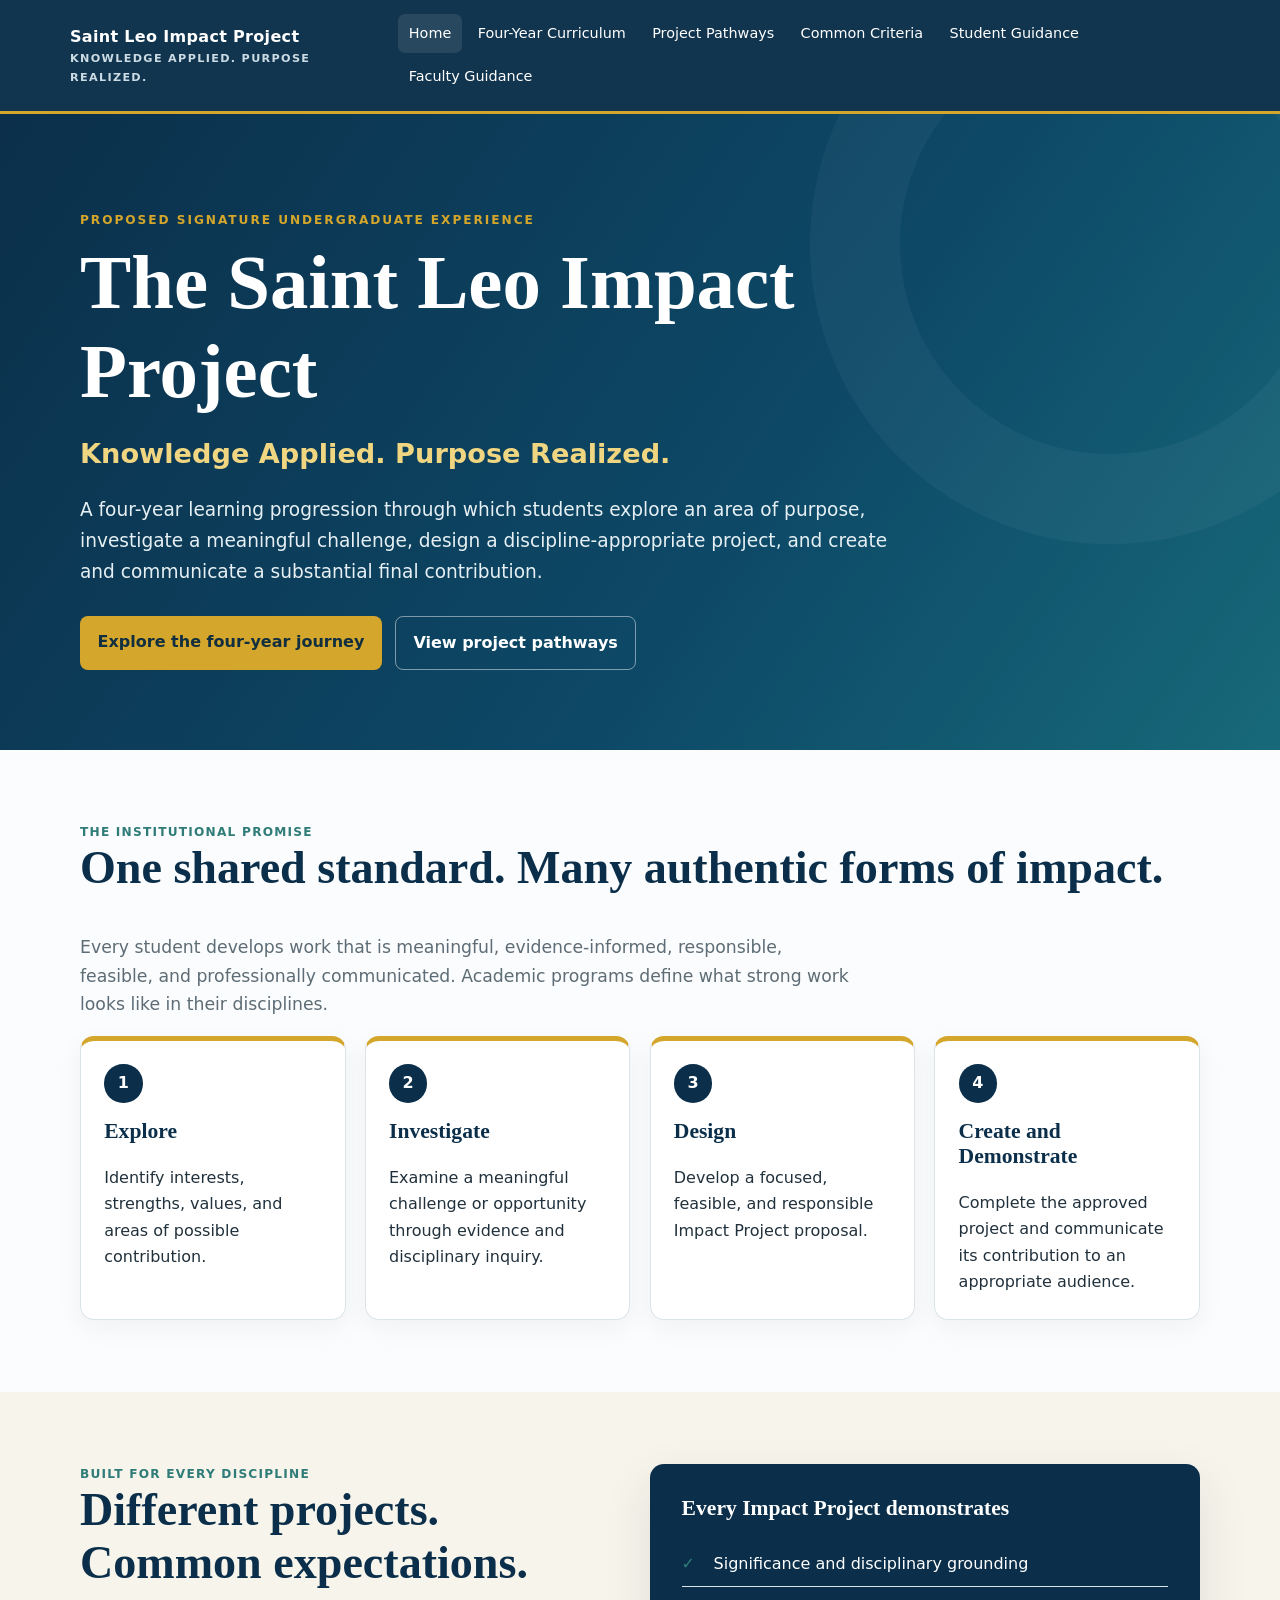
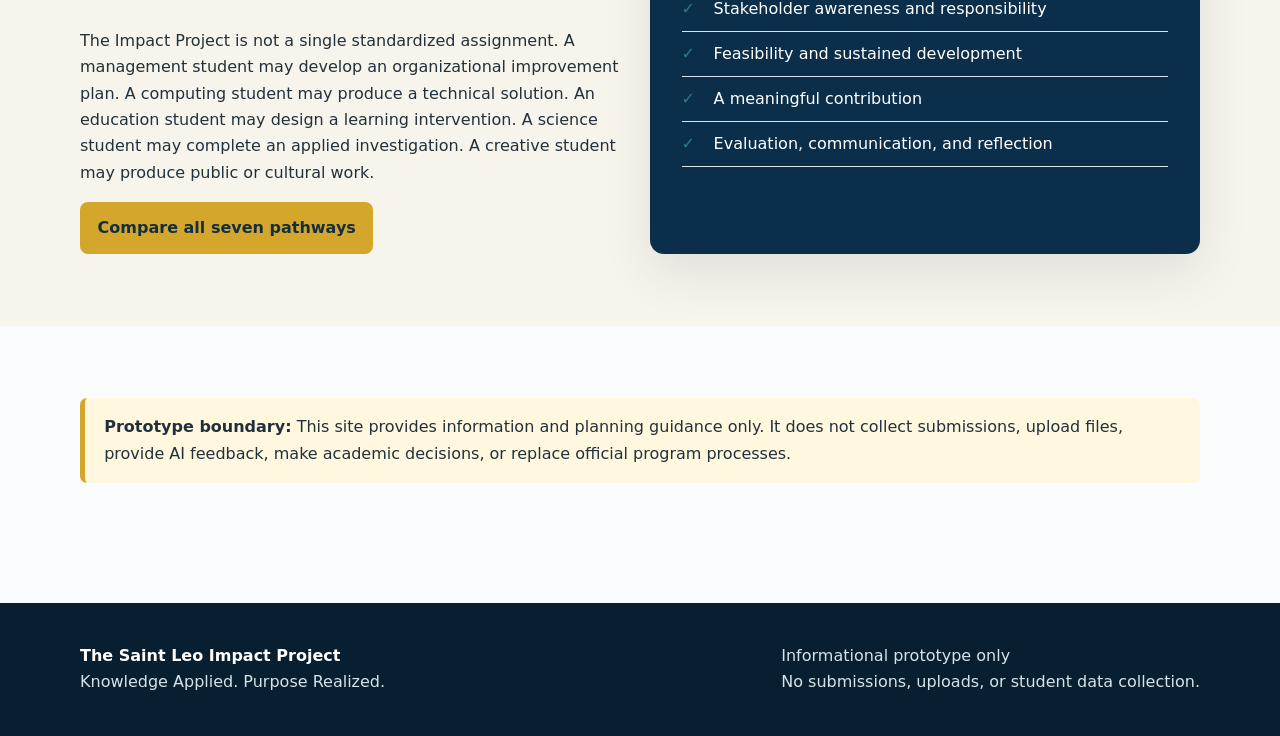
==== index.html @ 92dbb91e "Add files via upload" ====
<!doctype html><html lang="en"><head><meta charset="utf-8"><meta name="viewport" content="width=device-width,initial-scale=1"><meta name="description" content="Overview of the Saint Leo Impact Project four-year undergraduate experience."><title>Home | Saint Leo Impact Project</title><link rel="stylesheet" href="assets/styles.css"></head><body><a class="skip" href="#main">Skip to content</a><header class="site-header"><div class="nav-wrap"><a class="brand" href="index.html">Saint Leo Impact Project<small>Knowledge Applied. Purpose Realized.</small></a><button class="nav-toggle" aria-expanded="false" aria-label="Open navigation">Menu</button><nav class="nav" aria-label="Primary"><a href="index.html" aria-current="page">Home</a><a href="curriculum.html">Four-Year Curriculum</a><a href="pathways.html">Project Pathways</a><a href="criteria.html">Common Criteria</a><a href="students.html">Student Guidance</a><a href="faculty.html">Faculty Guidance</a></nav></div></header><main id="main"><section class="hero"><div class="hero-inner"><div class="eyebrow">Proposed Signature Undergraduate Experience</div><h1>The Saint Leo Impact Project</h1><div class="tagline">Knowledge Applied. Purpose Realized.</div><p class="lead">A four-year learning progression through which students explore an area of purpose, investigate a meaningful challenge, design a discipline-appropriate project, and create and communicate a substantial final contribution.</p><div class="actions"><a class="btn" href="curriculum.html">Explore the four-year journey</a><a class="btn secondary" href="pathways.html">View project pathways</a></div></div></section>
<section class="section"><div class="container"><div class="kicker">The institutional promise</div><h2>One shared standard. Many authentic forms of impact.</h2><p class="section-intro">Every student develops work that is meaningful, evidence-informed, responsible, feasible, and professionally communicated. Academic programs define what strong work looks like in their disciplines.</p><div class="grid grid-4"><article class="card gold"><div class="number">1</div><h3>Explore</h3><p>Identify interests, strengths, values, and areas of possible contribution.</p></article><article class="card gold"><div class="number">2</div><h3>Investigate</h3><p>Examine a meaningful challenge or opportunity through evidence and disciplinary inquiry.</p></article><article class="card gold"><div class="number">3</div><h3>Design</h3><p>Develop a focused, feasible, and responsible Impact Project proposal.</p></article><article class="card gold"><div class="number">4</div><h3>Create and Demonstrate</h3><p>Complete the approved project and communicate its contribution to an appropriate audience.</p></article></div></div></section>
<section class="section alt"><div class="container grid grid-2"><div><div class="kicker">Built for every discipline</div><h2>Different projects. Common expectations.</h2><p>The Impact Project is not a single standardized assignment. A management student may develop an organizational improvement plan. A computing student may produce a technical solution. An education student may design a learning intervention. A science student may complete an applied investigation. A creative student may produce public or cultural work.</p><a class="btn" href="pathways.html">Compare all seven pathways</a></div><div class="callout"><h3>Every Impact Project demonstrates</h3><ul class="checklist"><li>Significance and disciplinary grounding</li><li>Stakeholder awareness and responsibility</li><li>Feasibility and sustained development</li><li>A meaningful contribution</li><li>Evaluation, communication, and reflection</li></ul></div></div></section>
<section class="section"><div class="container"><div class="notice"><strong>Prototype boundary:</strong> This site provides information and planning guidance only. It does not collect submissions, upload files, provide AI feedback, make academic decisions, or replace official program processes.</div></div></section></main><footer class="footer"><div class="footer-inner"><div><strong>The Saint Leo Impact Project</strong><br>Knowledge Applied. Purpose Realized.</div><div>Informational prototype only<br>No submissions, uploads, or student data collection.</div></div></footer><script src="assets/site.js"></script></body></html>
---- assets/styles.css ----
:root{--navy:#0b2f4a;--navy2:#124d69;--gold:#d4a62b;--cream:#f7f4eb;--ink:#21313c;--muted:#5d6c75;--line:#dbe4e8;--teal:#2f7c78;--white:#fff;--shadow:0 18px 50px rgba(8,42,65,.10)}
*{box-sizing:border-box}html{scroll-behavior:smooth}body{margin:0;font-family:Inter,ui-sans-serif,system-ui,-apple-system,"Segoe UI",sans-serif;color:var(--ink);background:#fbfcfd;line-height:1.65}a{color:inherit}.skip{position:absolute;left:-999px;top:8px;background:#fff;padding:.7rem 1rem;z-index:99}.skip:focus{left:8px}.site-header{position:sticky;top:0;z-index:20;background:rgba(11,47,74,.97);color:#fff;border-bottom:3px solid var(--gold)}.nav-wrap{max-width:1180px;margin:auto;padding:.85rem 1.25rem;display:flex;align-items:center;justify-content:space-between;gap:1rem}.brand{text-decoration:none;font-weight:800;letter-spacing:.02em}.brand small{display:block;color:#cbdce4;font-size:.7rem;font-weight:600;text-transform:uppercase;letter-spacing:.12em}.nav-toggle{display:none;background:none;color:white;border:1px solid #ffffff55;border-radius:8px;padding:.5rem .7rem}.nav{display:flex;gap:.25rem;flex-wrap:wrap}.nav a{text-decoration:none;padding:.5rem .7rem;border-radius:7px;font-size:.9rem}.nav a:hover,.nav a[aria-current=page]{background:#ffffff18;color:#fff}.hero{background:linear-gradient(125deg,var(--navy) 0%,#0d4967 60%,#176979 100%);color:white;padding:6rem 1.25rem 5rem;position:relative;overflow:hidden}.hero:after{content:"";position:absolute;width:420px;height:420px;border:90px solid rgba(255,255,255,.04);border-radius:50%;right:-130px;top:-170px}.hero-inner,.container{max-width:1120px;margin:auto}.eyebrow{text-transform:uppercase;letter-spacing:.16em;font-size:.76rem;font-weight:800;color:var(--gold)}h1,h2,h3{font-family:Georgia,"Times New Roman",serif;line-height:1.15;margin-top:0}h1{font-size:clamp(2.75rem,6vw,5rem);max-width:850px;margin:.6rem 0 1rem}h2{font-size:clamp(2rem,3.6vw,3rem);color:var(--navy)}h3{font-size:1.35rem;color:var(--navy)}.tagline{font-size:clamp(1.2rem,2.5vw,1.7rem);color:#f1d681;font-weight:700}.lead{max-width:830px;font-size:1.16rem;color:#e6f0f4}.actions{display:flex;gap:.8rem;flex-wrap:wrap;margin-top:1.8rem}.btn{display:inline-block;padding:.8rem 1.1rem;border-radius:8px;text-decoration:none;font-weight:800;background:var(--gold);color:#122f40}.btn.secondary{background:transparent;color:white;border:1px solid #ffffff77}.section{padding:4.5rem 1.25rem}.section.alt{background:var(--cream)}.section-intro{max-width:780px;color:var(--muted);font-size:1.08rem}.grid{display:grid;gap:1.2rem}.grid-4{grid-template-columns:repeat(4,1fr)}.grid-3{grid-template-columns:repeat(3,1fr)}.grid-2{grid-template-columns:repeat(2,1fr)}.card{background:white;border:1px solid var(--line);border-radius:14px;padding:1.45rem;box-shadow:0 8px 26px rgba(8,42,65,.05)}.card .number{width:2.4rem;height:2.4rem;border-radius:50%;background:var(--navy);color:white;display:grid;place-items:center;font-weight:900;margin-bottom:1rem}.card.gold{border-top:5px solid var(--gold)}.card.teal{border-top:5px solid var(--teal)}.card p:last-child{margin-bottom:0}.pill{display:inline-block;padding:.25rem .6rem;border-radius:999px;background:#e8f2f3;color:#235d5a;font-weight:800;font-size:.75rem;text-transform:uppercase;letter-spacing:.07em}.callout{background:var(--navy);color:white;border-radius:14px;padding:2rem;box-shadow:var(--shadow)}.callout h2,.callout h3{color:white}.callout p{color:#dbeaf0}.quote{font-family:Georgia,serif;font-size:1.4rem;border-left:5px solid var(--gold);padding-left:1.2rem;margin:2rem 0}.table-wrap{overflow-x:auto;border:1px solid var(--line);border-radius:12px;background:#fff}table{border-collapse:collapse;width:100%;min-width:760px}th,td{text-align:left;padding:1rem;vertical-align:top;border-bottom:1px solid var(--line)}th{background:var(--navy);color:#fff;font-size:.86rem;text-transform:uppercase;letter-spacing:.05em}tr:last-child td{border-bottom:0}.checklist{list-style:none;padding:0}.checklist li{position:relative;padding:.55rem 0 .55rem 2rem;border-bottom:1px solid var(--line)}.checklist li:before{content:"✓";position:absolute;left:0;color:var(--teal);font-weight:900}.steps{counter-reset:step;list-style:none;padding:0}.steps li{counter-increment:step;padding:1rem 0 1rem 3.2rem;position:relative;border-bottom:1px solid var(--line)}.steps li:before{content:counter(step);position:absolute;left:0;top:1rem;width:2.1rem;height:2.1rem;border-radius:50%;display:grid;place-items:center;background:var(--gold);color:var(--navy);font-weight:900}.page-hero{background:linear-gradient(120deg,var(--navy),var(--navy2));color:#fff;padding:4rem 1.25rem}.page-hero h1{font-size:clamp(2.5rem,5vw,4rem)}.breadcrumbs{font-size:.85rem;color:#d3e2e8}.notice{padding:1rem 1.2rem;background:#fff8df;border-left:5px solid var(--gold);border-radius:7px}.footer{background:#071f31;color:#d6e3e9;padding:2.5rem 1.25rem;margin-top:3rem}.footer-inner{max-width:1120px;margin:auto;display:flex;justify-content:space-between;gap:2rem;flex-wrap:wrap}.footer strong{color:white}.kicker{font-weight:800;color:var(--teal);text-transform:uppercase;letter-spacing:.1em;font-size:.76rem}.project-list{padding-left:1.1rem}.project-list li{margin:.35rem 0}.path-card{position:relative;overflow:hidden}.path-card:before{content:"";position:absolute;left:0;top:0;bottom:0;width:5px;background:var(--gold)}
@media(max-width:900px){.grid-4,.grid-3{grid-template-columns:repeat(2,1fr)}.nav-toggle{display:block}.nav{display:none;position:absolute;top:100%;left:0;right:0;background:var(--navy);padding:1rem;flex-direction:column}.nav.open{display:flex}}
@media(max-width:620px){.grid-4,.grid-3,.grid-2{grid-template-columns:1fr}.hero{padding-top:4rem}.section{padding:3rem 1rem}.nav-wrap{padding:.8rem 1rem}}
@media print{.site-header,.actions,.footer{display:none}.hero,.page-hero{background:#fff;color:#000;padding:1rem 0}.hero h1,.page-hero h1{color:#000}.tagline{color:#333}.card{box-shadow:none;break-inside:avoid}.section{padding:1rem 0}}
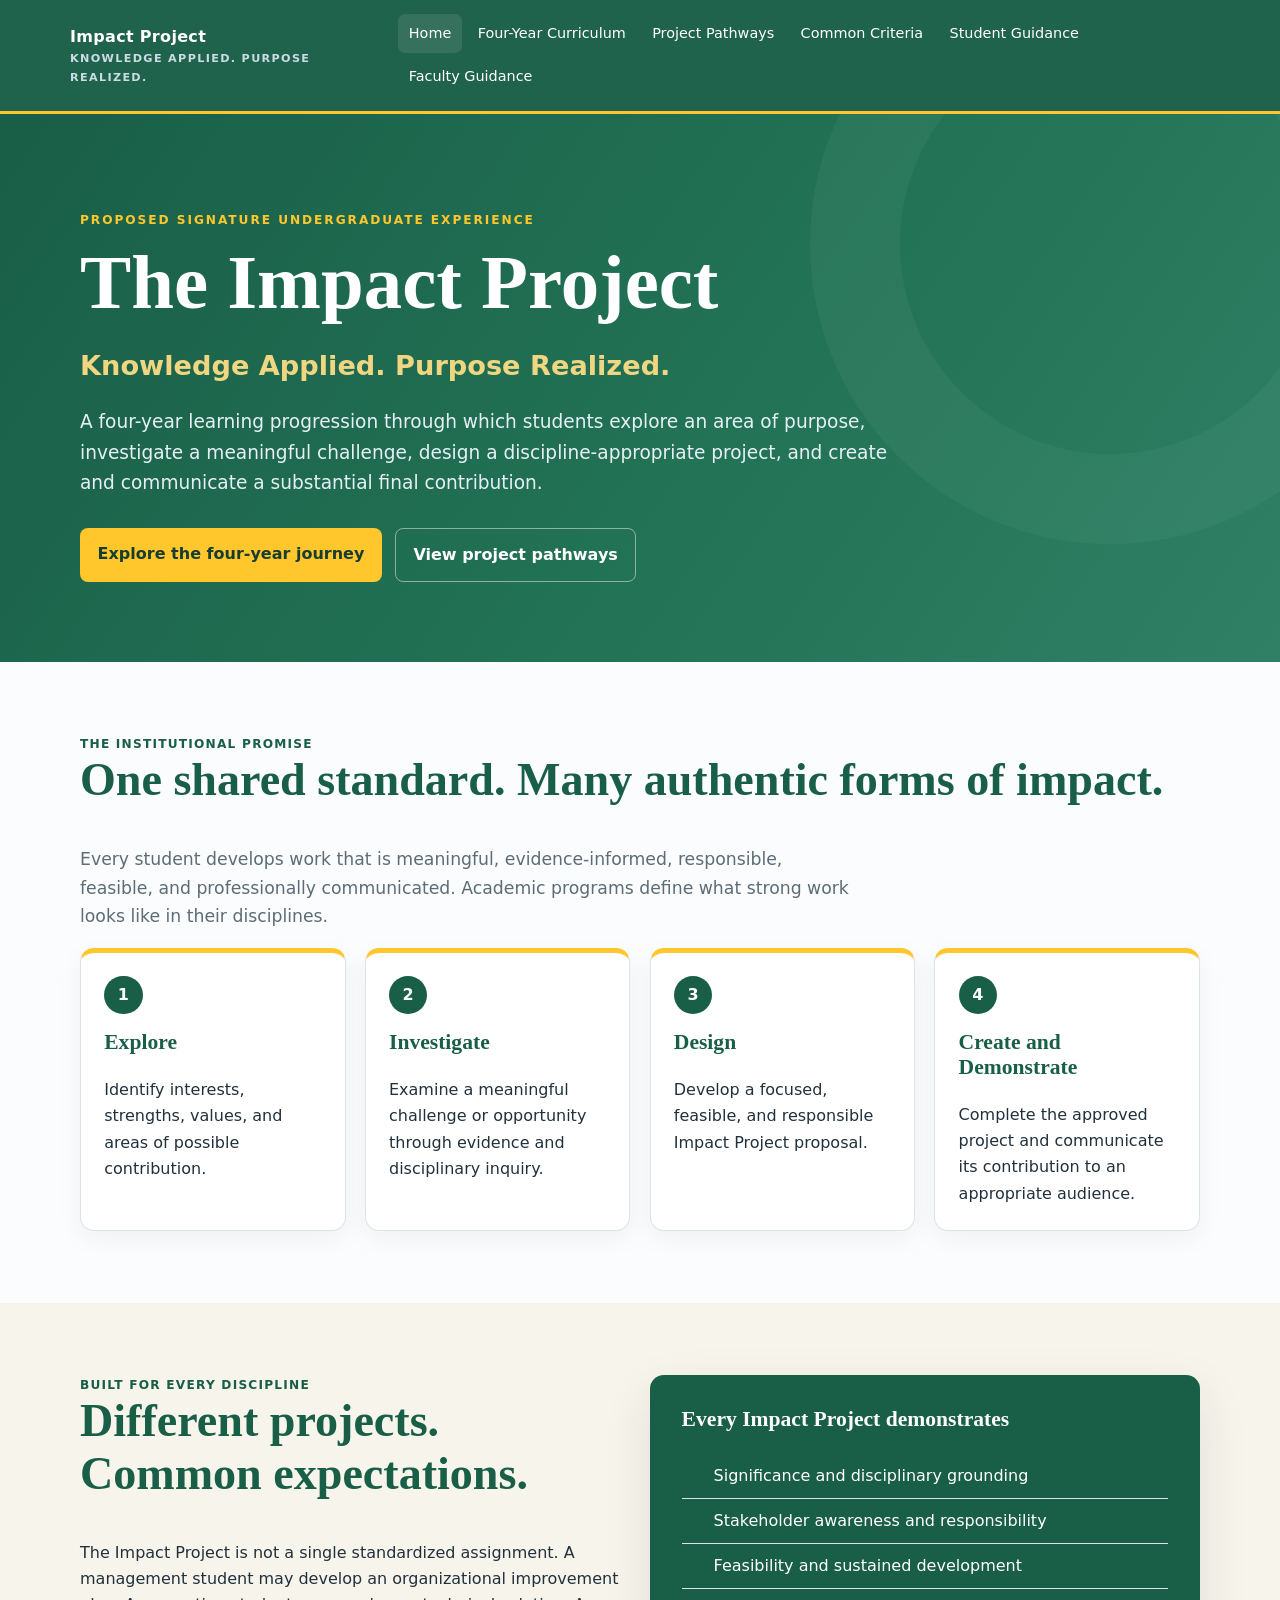
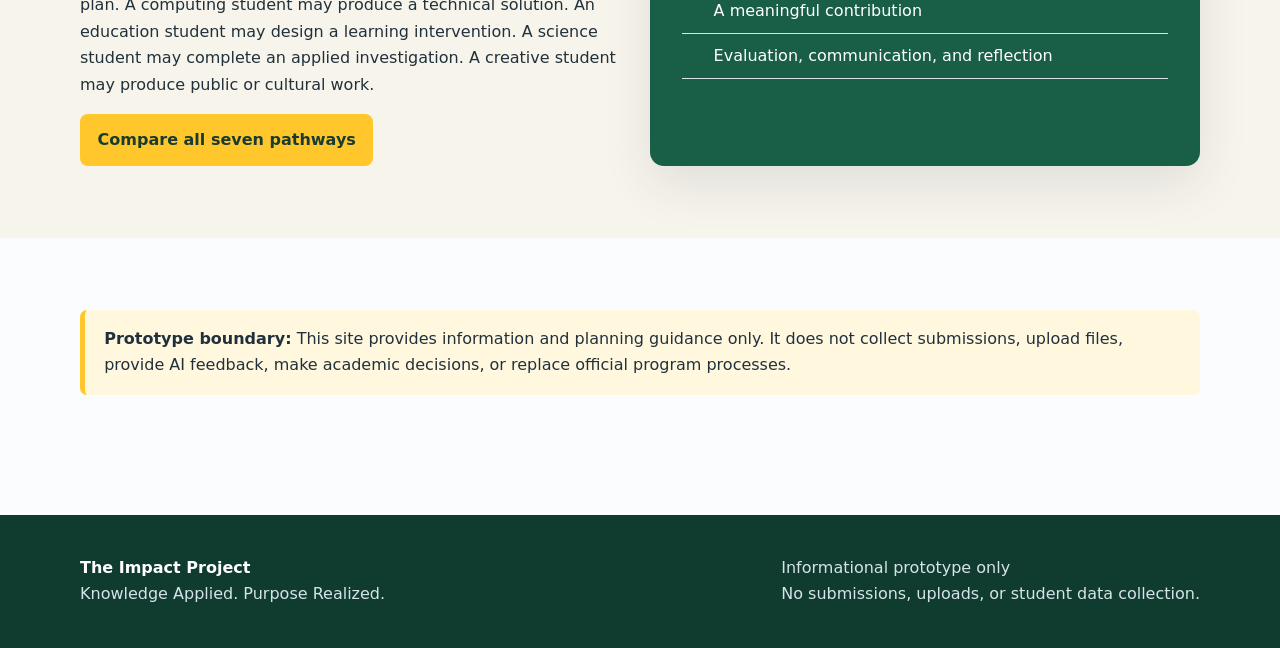
==== commit 8390a6ce: "Add files via upload" ====
--- a/index.html
+++ b/index.html
@@ -1,4 +1,4 @@
-<!doctype html><html lang="en"><head><meta charset="utf-8"><meta name="viewport" content="width=device-width,initial-scale=1"><meta name="description" content="Overview of the Saint Leo Impact Project four-year undergraduate experience."><title>Home | Saint Leo Impact Project</title><link rel="stylesheet" href="assets/styles.css"></head><body><a class="skip" href="#main">Skip to content</a><header class="site-header"><div class="nav-wrap"><a class="brand" href="index.html">Saint Leo Impact Project<small>Knowledge Applied. Purpose Realized.</small></a><button class="nav-toggle" aria-expanded="false" aria-label="Open navigation">Menu</button><nav class="nav" aria-label="Primary"><a href="index.html" aria-current="page">Home</a><a href="curriculum.html">Four-Year Curriculum</a><a href="pathways.html">Project Pathways</a><a href="criteria.html">Common Criteria</a><a href="students.html">Student Guidance</a><a href="faculty.html">Faculty Guidance</a></nav></div></header><main id="main"><section class="hero"><div class="hero-inner"><div class="eyebrow">Proposed Signature Undergraduate Experience</div><h1>The Saint Leo Impact Project</h1><div class="tagline">Knowledge Applied. Purpose Realized.</div><p class="lead">A four-year learning progression through which students explore an area of purpose, investigate a meaningful challenge, design a discipline-appropriate project, and create and communicate a substantial final contribution.</p><div class="actions"><a class="btn" href="curriculum.html">Explore the four-year journey</a><a class="btn secondary" href="pathways.html">View project pathways</a></div></div></section>
+<!doctype html><html lang="en"><head><meta charset="utf-8"><meta name="viewport" content="width=device-width,initial-scale=1"><meta name="description" content="Overview of the Impact Project four-year undergraduate experience."><title>Home | Impact Project</title><link rel="stylesheet" href="assets/styles.css"></head><body><a class="skip" href="#main">Skip to content</a><header class="site-header"><div class="nav-wrap"><a class="brand" href="index.html">Impact Project<small>Knowledge Applied. Purpose Realized.</small></a><button class="nav-toggle" aria-expanded="false" aria-label="Open navigation">Menu</button><nav class="nav" aria-label="Primary"><a href="index.html" aria-current="page">Home</a><a href="curriculum.html">Four-Year Curriculum</a><a href="pathways.html">Project Pathways</a><a href="criteria.html">Common Criteria</a><a href="students.html">Student Guidance</a><a href="faculty.html">Faculty Guidance</a></nav></div></header><main id="main"><section class="hero"><div class="hero-inner"><div class="eyebrow">Proposed Signature Undergraduate Experience</div><h1>The Impact Project</h1><div class="tagline">Knowledge Applied. Purpose Realized.</div><p class="lead">A four-year learning progression through which students explore an area of purpose, investigate a meaningful challenge, design a discipline-appropriate project, and create and communicate a substantial final contribution.</p><div class="actions"><a class="btn" href="curriculum.html">Explore the four-year journey</a><a class="btn secondary" href="pathways.html">View project pathways</a></div></div></section>
 <section class="section"><div class="container"><div class="kicker">The institutional promise</div><h2>One shared standard. Many authentic forms of impact.</h2><p class="section-intro">Every student develops work that is meaningful, evidence-informed, responsible, feasible, and professionally communicated. Academic programs define what strong work looks like in their disciplines.</p><div class="grid grid-4"><article class="card gold"><div class="number">1</div><h3>Explore</h3><p>Identify interests, strengths, values, and areas of possible contribution.</p></article><article class="card gold"><div class="number">2</div><h3>Investigate</h3><p>Examine a meaningful challenge or opportunity through evidence and disciplinary inquiry.</p></article><article class="card gold"><div class="number">3</div><h3>Design</h3><p>Develop a focused, feasible, and responsible Impact Project proposal.</p></article><article class="card gold"><div class="number">4</div><h3>Create and Demonstrate</h3><p>Complete the approved project and communicate its contribution to an appropriate audience.</p></article></div></div></section>
 <section class="section alt"><div class="container grid grid-2"><div><div class="kicker">Built for every discipline</div><h2>Different projects. Common expectations.</h2><p>The Impact Project is not a single standardized assignment. A management student may develop an organizational improvement plan. A computing student may produce a technical solution. An education student may design a learning intervention. A science student may complete an applied investigation. A creative student may produce public or cultural work.</p><a class="btn" href="pathways.html">Compare all seven pathways</a></div><div class="callout"><h3>Every Impact Project demonstrates</h3><ul class="checklist"><li>Significance and disciplinary grounding</li><li>Stakeholder awareness and responsibility</li><li>Feasibility and sustained development</li><li>A meaningful contribution</li><li>Evaluation, communication, and reflection</li></ul></div></div></section>
-<section class="section"><div class="container"><div class="notice"><strong>Prototype boundary:</strong> This site provides information and planning guidance only. It does not collect submissions, upload files, provide AI feedback, make academic decisions, or replace official program processes.</div></div></section></main><footer class="footer"><div class="footer-inner"><div><strong>The Saint Leo Impact Project</strong><br>Knowledge Applied. Purpose Realized.</div><div>Informational prototype only<br>No submissions, uploads, or student data collection.</div></div></footer><script src="assets/site.js"></script></body></html>+<section class="section"><div class="container"><div class="notice"><strong>Prototype boundary:</strong> This site provides information and planning guidance only. It does not collect submissions, upload files, provide AI feedback, make academic decisions, or replace official program processes.</div></div></section></main><footer class="footer"><div class="footer-inner"><div><strong>The Impact Project</strong><br>Knowledge Applied. Purpose Realized.</div><div>Informational prototype only<br>No submissions, uploads, or student data collection.</div></div></footer><script src="assets/site.js"></script></body></html>
--- a/assets/styles.css
+++ b/assets/styles.css
@@ -1,6 +1,6 @@
 
-:root{--navy:#0b2f4a;--navy2:#124d69;--gold:#d4a62b;--cream:#f7f4eb;--ink:#21313c;--muted:#5d6c75;--line:#dbe4e8;--teal:#2f7c78;--white:#fff;--shadow:0 18px 50px rgba(8,42,65,.10)}
-*{box-sizing:border-box}html{scroll-behavior:smooth}body{margin:0;font-family:Inter,ui-sans-serif,system-ui,-apple-system,"Segoe UI",sans-serif;color:var(--ink);background:#fbfcfd;line-height:1.65}a{color:inherit}.skip{position:absolute;left:-999px;top:8px;background:#fff;padding:.7rem 1rem;z-index:99}.skip:focus{left:8px}.site-header{position:sticky;top:0;z-index:20;background:rgba(11,47,74,.97);color:#fff;border-bottom:3px solid var(--gold)}.nav-wrap{max-width:1180px;margin:auto;padding:.85rem 1.25rem;display:flex;align-items:center;justify-content:space-between;gap:1rem}.brand{text-decoration:none;font-weight:800;letter-spacing:.02em}.brand small{display:block;color:#cbdce4;font-size:.7rem;font-weight:600;text-transform:uppercase;letter-spacing:.12em}.nav-toggle{display:none;background:none;color:white;border:1px solid #ffffff55;border-radius:8px;padding:.5rem .7rem}.nav{display:flex;gap:.25rem;flex-wrap:wrap}.nav a{text-decoration:none;padding:.5rem .7rem;border-radius:7px;font-size:.9rem}.nav a:hover,.nav a[aria-current=page]{background:#ffffff18;color:#fff}.hero{background:linear-gradient(125deg,var(--navy) 0%,#0d4967 60%,#176979 100%);color:white;padding:6rem 1.25rem 5rem;position:relative;overflow:hidden}.hero:after{content:"";position:absolute;width:420px;height:420px;border:90px solid rgba(255,255,255,.04);border-radius:50%;right:-130px;top:-170px}.hero-inner,.container{max-width:1120px;margin:auto}.eyebrow{text-transform:uppercase;letter-spacing:.16em;font-size:.76rem;font-weight:800;color:var(--gold)}h1,h2,h3{font-family:Georgia,"Times New Roman",serif;line-height:1.15;margin-top:0}h1{font-size:clamp(2.75rem,6vw,5rem);max-width:850px;margin:.6rem 0 1rem}h2{font-size:clamp(2rem,3.6vw,3rem);color:var(--navy)}h3{font-size:1.35rem;color:var(--navy)}.tagline{font-size:clamp(1.2rem,2.5vw,1.7rem);color:#f1d681;font-weight:700}.lead{max-width:830px;font-size:1.16rem;color:#e6f0f4}.actions{display:flex;gap:.8rem;flex-wrap:wrap;margin-top:1.8rem}.btn{display:inline-block;padding:.8rem 1.1rem;border-radius:8px;text-decoration:none;font-weight:800;background:var(--gold);color:#122f40}.btn.secondary{background:transparent;color:white;border:1px solid #ffffff77}.section{padding:4.5rem 1.25rem}.section.alt{background:var(--cream)}.section-intro{max-width:780px;color:var(--muted);font-size:1.08rem}.grid{display:grid;gap:1.2rem}.grid-4{grid-template-columns:repeat(4,1fr)}.grid-3{grid-template-columns:repeat(3,1fr)}.grid-2{grid-template-columns:repeat(2,1fr)}.card{background:white;border:1px solid var(--line);border-radius:14px;padding:1.45rem;box-shadow:0 8px 26px rgba(8,42,65,.05)}.card .number{width:2.4rem;height:2.4rem;border-radius:50%;background:var(--navy);color:white;display:grid;place-items:center;font-weight:900;margin-bottom:1rem}.card.gold{border-top:5px solid var(--gold)}.card.teal{border-top:5px solid var(--teal)}.card p:last-child{margin-bottom:0}.pill{display:inline-block;padding:.25rem .6rem;border-radius:999px;background:#e8f2f3;color:#235d5a;font-weight:800;font-size:.75rem;text-transform:uppercase;letter-spacing:.07em}.callout{background:var(--navy);color:white;border-radius:14px;padding:2rem;box-shadow:var(--shadow)}.callout h2,.callout h3{color:white}.callout p{color:#dbeaf0}.quote{font-family:Georgia,serif;font-size:1.4rem;border-left:5px solid var(--gold);padding-left:1.2rem;margin:2rem 0}.table-wrap{overflow-x:auto;border:1px solid var(--line);border-radius:12px;background:#fff}table{border-collapse:collapse;width:100%;min-width:760px}th,td{text-align:left;padding:1rem;vertical-align:top;border-bottom:1px solid var(--line)}th{background:var(--navy);color:#fff;font-size:.86rem;text-transform:uppercase;letter-spacing:.05em}tr:last-child td{border-bottom:0}.checklist{list-style:none;padding:0}.checklist li{position:relative;padding:.55rem 0 .55rem 2rem;border-bottom:1px solid var(--line)}.checklist li:before{content:"✓";position:absolute;left:0;color:var(--teal);font-weight:900}.steps{counter-reset:step;list-style:none;padding:0}.steps li{counter-increment:step;padding:1rem 0 1rem 3.2rem;position:relative;border-bottom:1px solid var(--line)}.steps li:before{content:counter(step);position:absolute;left:0;top:1rem;width:2.1rem;height:2.1rem;border-radius:50%;display:grid;place-items:center;background:var(--gold);color:var(--navy);font-weight:900}.page-hero{background:linear-gradient(120deg,var(--navy),var(--navy2));color:#fff;padding:4rem 1.25rem}.page-hero h1{font-size:clamp(2.5rem,5vw,4rem)}.breadcrumbs{font-size:.85rem;color:#d3e2e8}.notice{padding:1rem 1.2rem;background:#fff8df;border-left:5px solid var(--gold);border-radius:7px}.footer{background:#071f31;color:#d6e3e9;padding:2.5rem 1.25rem;margin-top:3rem}.footer-inner{max-width:1120px;margin:auto;display:flex;justify-content:space-between;gap:2rem;flex-wrap:wrap}.footer strong{color:white}.kicker{font-weight:800;color:var(--teal);text-transform:uppercase;letter-spacing:.1em;font-size:.76rem}.project-list{padding-left:1.1rem}.project-list li{margin:.35rem 0}.path-card{position:relative;overflow:hidden}.path-card:before{content:"";position:absolute;left:0;top:0;bottom:0;width:5px;background:var(--gold)}
+:root{--navy:#195e47;--navy2:#124c3a;--gold:#ffc72c;--cream:#f7f4eb;--ink:#21313c;--muted:#5d6c75;--line:#dbe4e8;--teal:#195e47;--white:#fff;--shadow:0 18px 50px rgba(8,42,65,.10)}
+*{box-sizing:border-box}html{scroll-behavior:smooth}body{margin:0;font-family:Inter,ui-sans-serif,system-ui,-apple-system,"Segoe UI",sans-serif;color:var(--ink);background:#fbfcfd;line-height:1.65}a{color:inherit}.skip{position:absolute;left:-999px;top:8px;background:#fff;padding:.7rem 1rem;z-index:99}.skip:focus{left:8px}.site-header{position:sticky;top:0;z-index:20;background:rgba(25,94,71,.97);color:#fff;border-bottom:3px solid var(--gold)}.nav-wrap{max-width:1180px;margin:auto;padding:.85rem 1.25rem;display:flex;align-items:center;justify-content:space-between;gap:1rem}.brand{text-decoration:none;font-weight:800;letter-spacing:.02em}.brand small{display:block;color:#cbdce4;font-size:.7rem;font-weight:600;text-transform:uppercase;letter-spacing:.12em}.nav-toggle{display:none;background:none;color:white;border:1px solid #ffffff55;border-radius:8px;padding:.5rem .7rem}.nav{display:flex;gap:.25rem;flex-wrap:wrap}.nav a{text-decoration:none;padding:.5rem .7rem;border-radius:7px;font-size:.9rem}.nav a:hover,.nav a[aria-current=page]{background:#ffffff18;color:#fff}.hero{background:linear-gradient(125deg,var(--navy) 0%,#237457 60%,#2f8064 100%);color:white;padding:6rem 1.25rem 5rem;position:relative;overflow:hidden}.hero:after{content:"";position:absolute;width:420px;height:420px;border:90px solid rgba(255,255,255,.04);border-radius:50%;right:-130px;top:-170px}.hero-inner,.container{max-width:1120px;margin:auto}.eyebrow{text-transform:uppercase;letter-spacing:.16em;font-size:.76rem;font-weight:800;color:var(--gold)}h1,h2,h3{font-family:Georgia,"Times New Roman",serif;line-height:1.15;margin-top:0}h1{font-size:clamp(2.75rem,6vw,5rem);max-width:850px;margin:.6rem 0 1rem}h2{font-size:clamp(2rem,3.6vw,3rem);color:var(--navy)}h3{font-size:1.35rem;color:var(--navy)}.tagline{font-size:clamp(1.2rem,2.5vw,1.7rem);color:#f1d681;font-weight:700}.lead{max-width:830px;font-size:1.16rem;color:#e6f0f4}.actions{display:flex;gap:.8rem;flex-wrap:wrap;margin-top:1.8rem}.btn{display:inline-block;padding:.8rem 1.1rem;border-radius:8px;text-decoration:none;font-weight:800;background:var(--gold);color:#183c30}.btn.secondary{background:transparent;color:white;border:1px solid #ffffff77}.section{padding:4.5rem 1.25rem}.section.alt{background:var(--cream)}.section-intro{max-width:780px;color:var(--muted);font-size:1.08rem}.grid{display:grid;gap:1.2rem}.grid-4{grid-template-columns:repeat(4,1fr)}.grid-3{grid-template-columns:repeat(3,1fr)}.grid-2{grid-template-columns:repeat(2,1fr)}.card{background:white;border:1px solid var(--line);border-radius:14px;padding:1.45rem;box-shadow:0 8px 26px rgba(8,42,65,.05)}.card .number{width:2.4rem;height:2.4rem;border-radius:50%;background:var(--navy);color:white;display:grid;place-items:center;font-weight:900;margin-bottom:1rem}.card.gold{border-top:5px solid var(--gold)}.card.teal{border-top:5px solid var(--teal)}.card p:last-child{margin-bottom:0}.pill{display:inline-block;padding:.25rem .6rem;border-radius:999px;background:#e7f1ec;color:#195e47;font-weight:800;font-size:.75rem;text-transform:uppercase;letter-spacing:.07em}.callout{background:var(--navy);color:white;border-radius:14px;padding:2rem;box-shadow:var(--shadow)}.callout h2,.callout h3{color:white}.callout p{color:#dbeaf0}.quote{font-family:Georgia,serif;font-size:1.4rem;border-left:5px solid var(--gold);padding-left:1.2rem;margin:2rem 0}.table-wrap{overflow-x:auto;border:1px solid var(--line);border-radius:12px;background:#fff}table{border-collapse:collapse;width:100%;min-width:760px}th,td{text-align:left;padding:1rem;vertical-align:top;border-bottom:1px solid var(--line)}th{background:var(--navy);color:#fff;font-size:.86rem;text-transform:uppercase;letter-spacing:.05em}tr:last-child td{border-bottom:0}.checklist{list-style:none;padding:0}.checklist li{position:relative;padding:.55rem 0 .55rem 2rem;border-bottom:1px solid var(--line)}.checklist li:before{content:"✓";position:absolute;left:0;color:var(--teal);font-weight:900}.steps{counter-reset:step;list-style:none;padding:0}.steps li{counter-increment:step;padding:1rem 0 1rem 3.2rem;position:relative;border-bottom:1px solid var(--line)}.steps li:before{content:counter(step);position:absolute;left:0;top:1rem;width:2.1rem;height:2.1rem;border-radius:50%;display:grid;place-items:center;background:var(--gold);color:var(--navy);font-weight:900}.page-hero{background:linear-gradient(120deg,var(--navy),#237457);color:#fff;padding:4rem 1.25rem}.page-hero h1{font-size:clamp(2.5rem,5vw,4rem)}.breadcrumbs{font-size:.85rem;color:#d3e2e8}.notice{padding:1rem 1.2rem;background:#fff8df;border-left:5px solid var(--gold);border-radius:7px}.footer{background:#103c2f;color:#d6e3e9;padding:2.5rem 1.25rem;margin-top:3rem}.footer-inner{max-width:1120px;margin:auto;display:flex;justify-content:space-between;gap:2rem;flex-wrap:wrap}.footer strong{color:white}.kicker{font-weight:800;color:var(--teal);text-transform:uppercase;letter-spacing:.1em;font-size:.76rem}.project-list{padding-left:1.1rem}.project-list li{margin:.35rem 0}.path-card{position:relative;overflow:hidden}.path-card:before{content:"";position:absolute;left:0;top:0;bottom:0;width:5px;background:var(--gold)}
 @media(max-width:900px){.grid-4,.grid-3{grid-template-columns:repeat(2,1fr)}.nav-toggle{display:block}.nav{display:none;position:absolute;top:100%;left:0;right:0;background:var(--navy);padding:1rem;flex-direction:column}.nav.open{display:flex}}
 @media(max-width:620px){.grid-4,.grid-3,.grid-2{grid-template-columns:1fr}.hero{padding-top:4rem}.section{padding:3rem 1rem}.nav-wrap{padding:.8rem 1rem}}
 @media print{.site-header,.actions,.footer{display:none}.hero,.page-hero{background:#fff;color:#000;padding:1rem 0}.hero h1,.page-hero h1{color:#000}.tagline{color:#333}.card{box-shadow:none;break-inside:avoid}.section{padding:1rem 0}}
